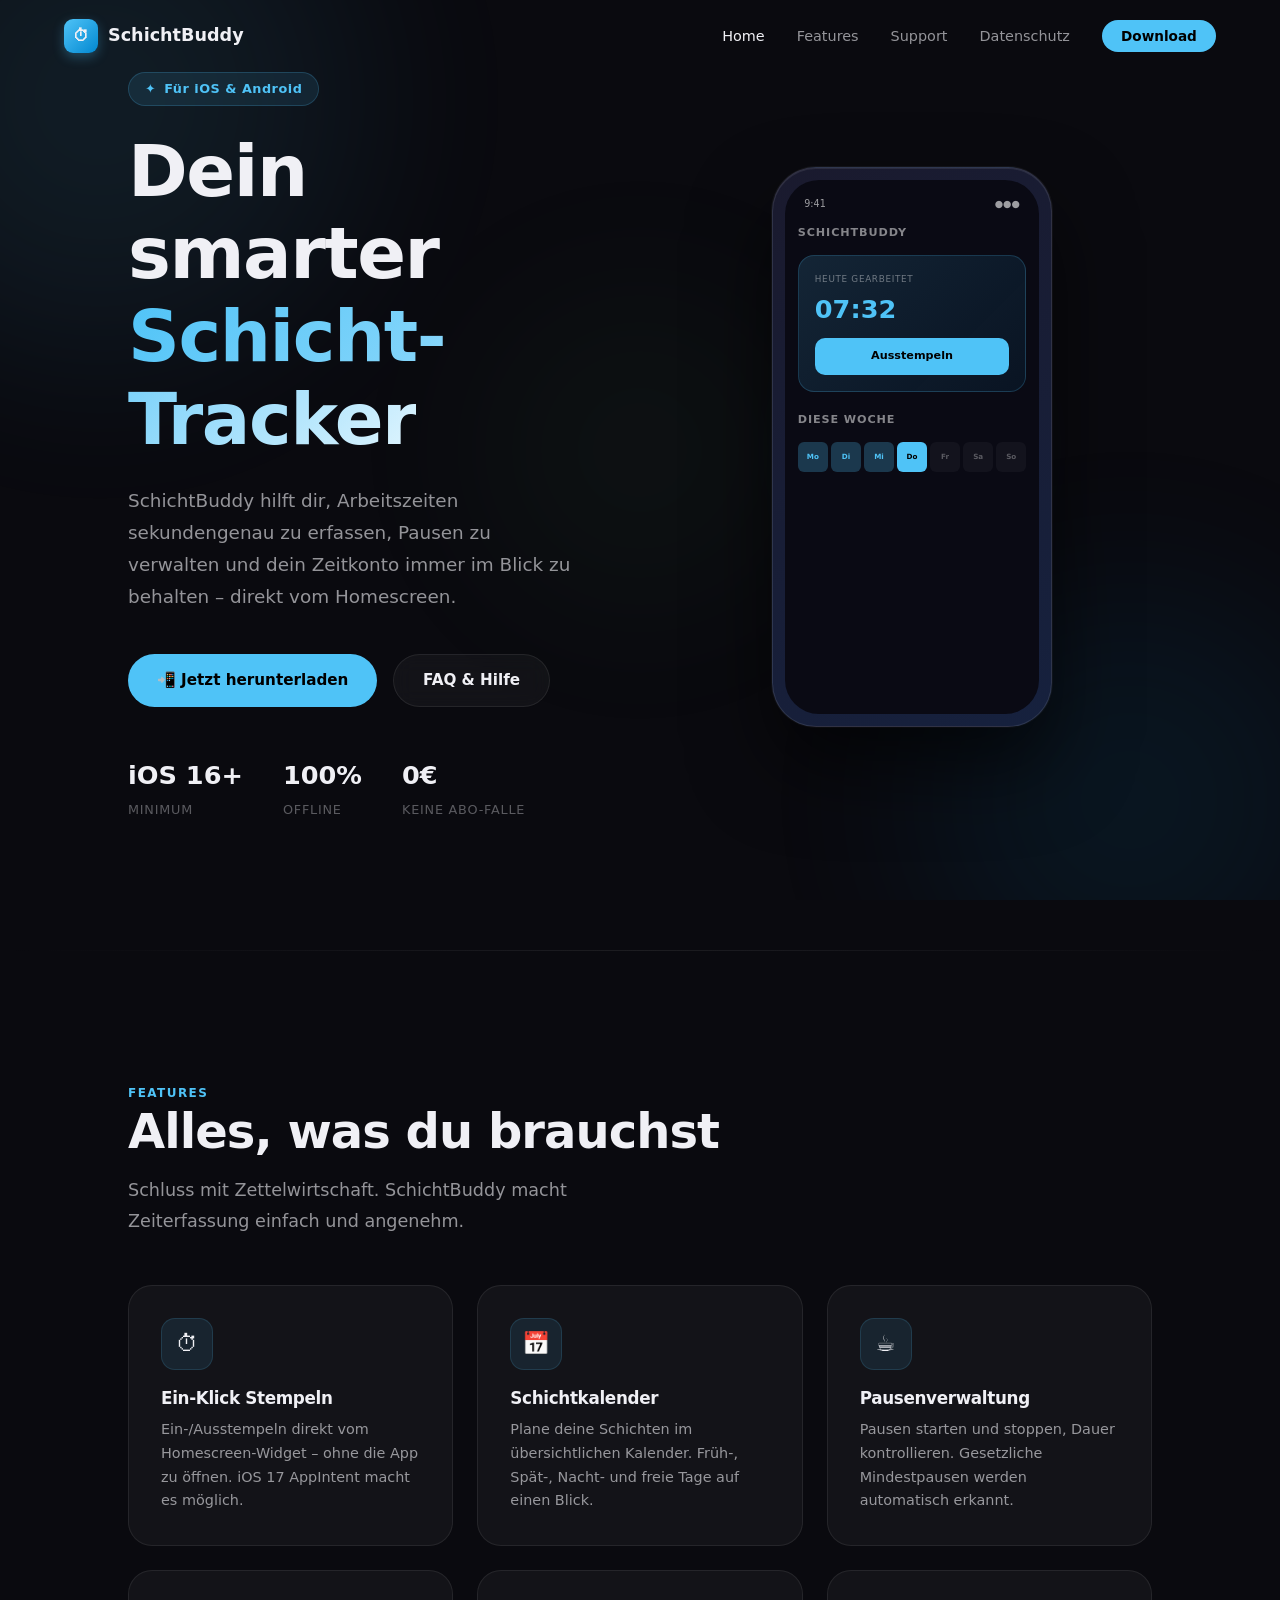
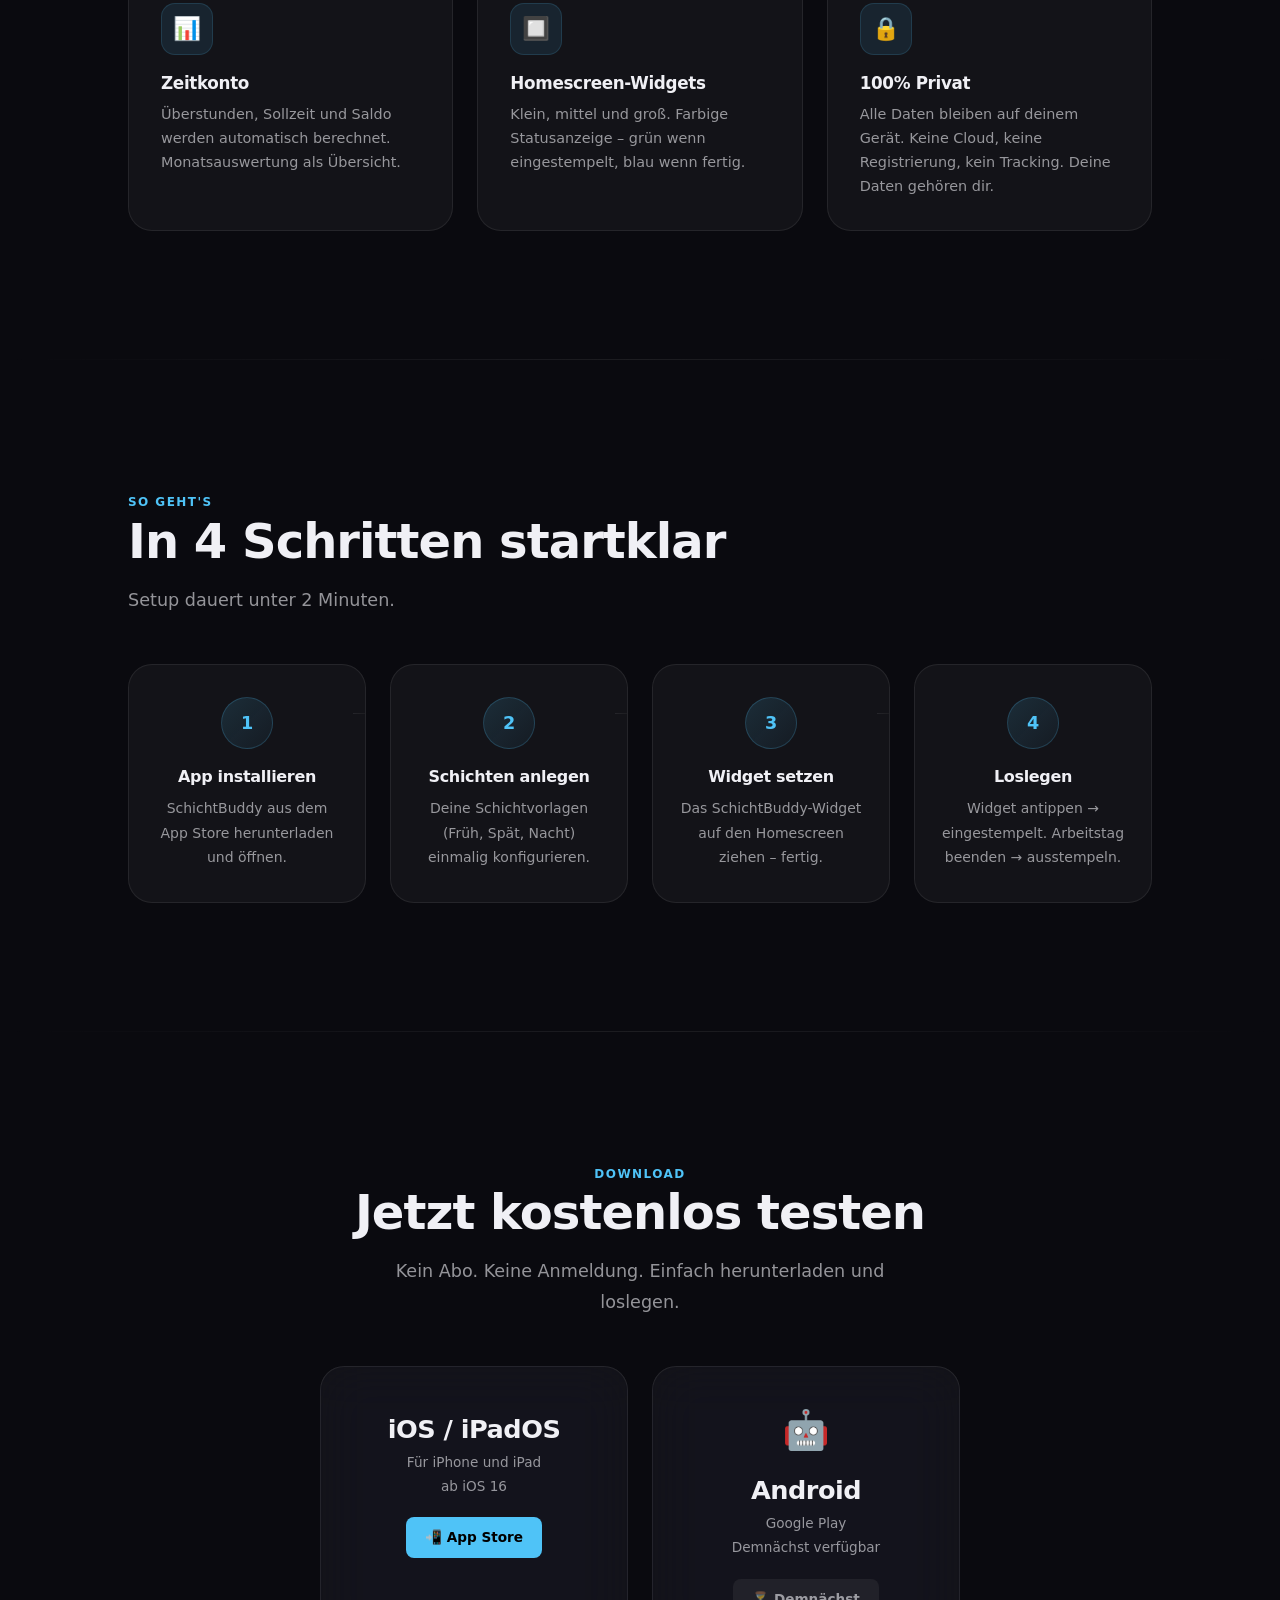
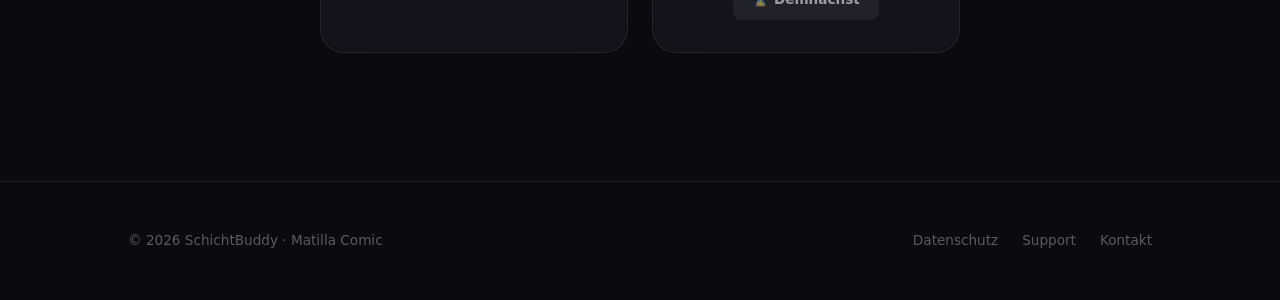
==== index.html @ 25843c66 "feat: initial SchichtBuddy support website Landing page, FAQ/support, DSGVO privacy policy. Apple da" ====
<!DOCTYPE html>
<html lang="de">
<head>
  <meta charset="UTF-8" />
  <meta name="viewport" content="width=device-width, initial-scale=1.0" />
  <title>SchichtBuddy – Smarter Schicht-Tracker</title>
  <meta name="description" content="SchichtBuddy hilft dir, deine Arbeitszeiten einfach zu erfassen, Pausen zu verwalten und dein Zeitkonto im Blick zu behalten." />
  <meta name="theme-color" content="#0a0a0f" />
  <link rel="stylesheet" href="style.css" />
  <style>
    /* ── Hero ────────────────────────────────── */
    .hero {
      min-height: 100vh;
      display: flex;
      align-items: center;
      padding-top: var(--nav-h);
      position: relative;
      overflow: hidden;
    }

    .hero-grid {
      display: grid;
      grid-template-columns: 1fr 1fr;
      gap: 4rem;
      align-items: center;
    }

    .hero-badge {
      display: inline-flex;
      align-items: center;
      gap: 0.5rem;
      background: rgba(79, 195, 247, 0.1);
      border: 1px solid rgba(79, 195, 247, 0.2);
      border-radius: 50px;
      padding: 0.35rem 1rem;
      font-size: 0.8rem;
      font-weight: 600;
      color: var(--accent);
      margin-bottom: 1.5rem;
      letter-spacing: 0.04em;
    }

    .hero-title {
      margin-bottom: 1.5rem;
    }

    .hero-title span {
      background: linear-gradient(135deg, #4fc3f7 0%, #81d4fa 50%, #e1f5fe 100%);
      -webkit-background-clip: text;
      -webkit-text-fill-color: transparent;
      background-clip: text;
    }

    .hero-desc {
      font-size: 1.15rem;
      margin-bottom: 2.5rem;
      max-width: 460px;
    }

    .hero-actions {
      display: flex;
      gap: 1rem;
      flex-wrap: wrap;
    }

    .hero-stats {
      display: flex;
      gap: 2.5rem;
      margin-top: 3rem;
      flex-wrap: wrap;
    }

    .hero-stat-value {
      font-size: 1.6rem;
      font-weight: 700;
      color: var(--text);
      display: block;
    }

    .hero-stat-label {
      font-size: 0.8rem;
      color: var(--text-tertiary);
      text-transform: uppercase;
      letter-spacing: 0.06em;
    }

    /* ── Phone mockup ────────────────────────── */
    .hero-visual {
      display: flex;
      justify-content: center;
      align-items: center;
      position: relative;
    }

    .phone-wrap {
      position: relative;
      width: 280px;
    }

    .phone {
      width: 280px;
      height: 560px;
      background: linear-gradient(145deg, #1a1a2e, #16213e);
      border-radius: 44px;
      border: 1px solid rgba(255,255,255,0.1);
      box-shadow: 0 40px 80px rgba(0,0,0,0.6), 0 0 0 1px rgba(255,255,255,0.05), inset 0 1px 0 rgba(255,255,255,0.08);
      overflow: hidden;
      position: relative;
    }

    .phone-screen {
      position: absolute;
      inset: 12px;
      background: #0a0a14;
      border-radius: 34px;
      overflow: hidden;
      display: flex;
      flex-direction: column;
      padding: 0.8rem;
    }

    .phone-status-bar {
      display: flex;
      justify-content: space-between;
      align-items: center;
      font-size: 0.6rem;
      color: rgba(255,255,255,0.6);
      padding: 0.2rem 0.4rem 0.6rem;
    }

    .phone-notch {
      width: 80px;
      height: 20px;
      background: #0a0a14;
      border-radius: 0 0 12px 12px;
      margin: 0 auto;
    }

    .phone-content {
      flex: 1;
      display: flex;
      flex-direction: column;
      gap: 0.6rem;
    }

    .phone-app-header {
      font-size: 0.7rem;
      font-weight: 600;
      color: rgba(255,255,255,0.5);
      text-transform: uppercase;
      letter-spacing: 0.08em;
      padding: 0.2rem 0;
    }

    .phone-time-card {
      background: linear-gradient(135deg, rgba(79,195,247,0.15), rgba(2,136,209,0.08));
      border: 1px solid rgba(79,195,247,0.2);
      border-radius: 16px;
      padding: 1rem;
    }

    .phone-time-label {
      font-size: 0.55rem;
      color: rgba(255,255,255,0.4);
      text-transform: uppercase;
      letter-spacing: 0.08em;
      margin-bottom: 0.2rem;
    }

    .phone-time-value {
      font-size: 1.6rem;
      font-weight: 700;
      color: var(--accent);
      font-variant-numeric: tabular-nums;
    }

    .phone-btn {
      background: var(--accent);
      color: #000;
      font-weight: 700;
      font-size: 0.7rem;
      text-align: center;
      padding: 0.6rem;
      border-radius: 10px;
      margin-top: 0.5rem;
    }

    .phone-week-grid {
      display: grid;
      grid-template-columns: repeat(7, 1fr);
      gap: 3px;
    }

    .phone-day {
      aspect-ratio: 1;
      border-radius: 6px;
      display: flex;
      align-items: center;
      justify-content: center;
      font-size: 0.45rem;
      font-weight: 600;
    }

    .phone-day.worked { background: rgba(79,195,247,0.25); color: var(--accent); }
    .phone-day.today { background: var(--accent); color: #000; }
    .phone-day.off { background: rgba(255,255,255,0.04); color: rgba(255,255,255,0.3); }

    .phone-glow {
      position: absolute;
      width: 200px;
      height: 200px;
      background: radial-gradient(circle, rgba(79,195,247,0.2), transparent);
      top: 50%;
      left: 50%;
      transform: translate(-50%, -50%);
      pointer-events: none;
      filter: blur(40px);
      z-index: -1;
    }

    /* ── Features ────────────────────────────── */
    .features-grid {
      display: grid;
      grid-template-columns: repeat(3, 1fr);
      gap: 1.5rem;
    }

    .feature-card {
      padding: 2rem;
    }

    .feature-icon {
      width: 52px;
      height: 52px;
      background: rgba(79,195,247,0.1);
      border-radius: 14px;
      display: flex;
      align-items: center;
      justify-content: center;
      font-size: 1.4rem;
      margin-bottom: 1.2rem;
      border: 1px solid rgba(79,195,247,0.15);
    }

    .feature-card h3 {
      margin-bottom: 0.6rem;
      font-size: 1.05rem;
    }

    .feature-card p {
      font-size: 0.9rem;
      line-height: 1.65;
    }

    /* ── How it works ────────────────────────── */
    .steps-grid {
      display: grid;
      grid-template-columns: repeat(4, 1fr);
      gap: 1.5rem;
      counter-reset: steps;
    }

    .step {
      text-align: center;
      padding: 2rem 1.5rem;
      position: relative;
    }

    .step::after {
      content: '';
      position: absolute;
      top: 3rem;
      right: -0.75rem;
      width: 1.5rem;
      height: 1px;
      background: linear-gradient(90deg, var(--border), transparent);
    }

    .step:last-child::after { display: none; }

    .step-number {
      width: 52px;
      height: 52px;
      background: linear-gradient(135deg, rgba(79,195,247,0.15), rgba(79,195,247,0.05));
      border: 1px solid rgba(79,195,247,0.2);
      border-radius: 50%;
      display: flex;
      align-items: center;
      justify-content: center;
      font-size: 1.1rem;
      font-weight: 700;
      color: var(--accent);
      margin: 0 auto 1.2rem;
    }

    .step h3 {
      font-size: 1rem;
      margin-bottom: 0.6rem;
    }

    .step p { font-size: 0.875rem; }

    /* ── Download CTA ────────────────────────── */
    .download-section {
      text-align: center;
    }

    .download-cards {
      display: grid;
      grid-template-columns: 1fr 1fr;
      gap: 1.5rem;
      max-width: 640px;
      margin: 3rem auto 0;
    }

    .download-card {
      padding: 2rem;
      text-align: center;
      cursor: pointer;
    }

    .download-card-icon {
      font-size: 2.4rem;
      margin-bottom: 1rem;
      display: block;
    }

    .download-card h3 { margin-bottom: 0.4rem; }
    .download-card p { font-size: 0.85rem; }

    .store-badge {
      display: inline-flex;
      align-items: center;
      gap: 0.5rem;
      margin-top: 1.2rem;
      padding: 0.6rem 1.2rem;
      background: var(--accent);
      color: #000;
      border-radius: 8px;
      font-weight: 600;
      font-size: 0.85rem;
      text-decoration: none;
      transition: transform var(--transition), box-shadow var(--transition);
    }
    .store-badge:hover {
      color: #000;
      transform: translateY(-2px);
      box-shadow: 0 6px 20px rgba(79,195,247,0.35);
    }
    .store-badge.coming-soon {
      background: rgba(255,255,255,0.06);
      color: var(--text-secondary);
      cursor: default;
    }
    .store-badge.coming-soon:hover { transform: none; box-shadow: none; }

    /* ── Responsive ──────────────────────────── */
    @media (max-width: 900px) {
      .hero-grid { grid-template-columns: 1fr; text-align: center; }
      .hero-visual { display: none; }
      .hero-actions, .hero-stats { justify-content: center; }
      .hero-desc { margin: 0 auto 2.5rem; }
      .features-grid { grid-template-columns: 1fr 1fr; }
      .steps-grid { grid-template-columns: 1fr 1fr; }
      .step::after { display: none; }
      .download-cards { grid-template-columns: 1fr; max-width: 340px; }
    }

    @media (max-width: 560px) {
      .features-grid { grid-template-columns: 1fr; }
      .steps-grid { grid-template-columns: 1fr; }
    }
  </style>
</head>
<body>

<div class="bg-blobs">
  <div class="bg-blob bg-blob-1"></div>
  <div class="bg-blob bg-blob-2"></div>
  <div class="bg-blob bg-blob-3"></div>
</div>

<!-- Navigation -->
<nav class="nav" role="navigation" aria-label="Hauptnavigation">
  <a href="index.html" class="nav-logo">
    <div class="nav-logo-icon">⏱</div>
    SchichtBuddy
  </a>
  <ul class="nav-links">
    <li><a href="index.html" class="active">Home</a></li>
    <li><a href="#features">Features</a></li>
    <li><a href="support.html">Support</a></li>
    <li><a href="privacy.html">Datenschutz</a></li>
    <li><a href="#download" class="nav-cta">Download</a></li>
  </ul>
</nav>

<!-- Hero -->
<section class="hero">
  <div class="container">
    <div class="hero-grid">
      <div>
        <div class="hero-badge fade-in">
          <span>✦</span> Für iOS &amp; Android
        </div>
        <h1 class="hero-title fade-in fade-in-delay-1">
          Dein smarter<br/><span>Schicht-Tracker</span>
        </h1>
        <p class="hero-desc fade-in fade-in-delay-2">
          SchichtBuddy hilft dir, Arbeitszeiten sekundengenau zu erfassen, Pausen zu verwalten und dein Zeitkonto immer im Blick zu behalten – direkt vom Homescreen.
        </p>
        <div class="hero-actions fade-in fade-in-delay-3">
          <a href="#download" class="btn btn-primary">📲 Jetzt herunterladen</a>
          <a href="support.html" class="btn btn-secondary">FAQ &amp; Hilfe</a>
        </div>
        <div class="hero-stats fade-in fade-in-delay-4">
          <div>
            <span class="hero-stat-value">iOS 16+</span>
            <span class="hero-stat-label">Minimum</span>
          </div>
          <div>
            <span class="hero-stat-value">100%</span>
            <span class="hero-stat-label">Offline</span>
          </div>
          <div>
            <span class="hero-stat-value">0€</span>
            <span class="hero-stat-label">Keine Abo-Falle</span>
          </div>
        </div>
      </div>

      <div class="hero-visual">
        <div class="phone-glow"></div>
        <div class="phone-wrap">
          <div class="phone">
            <div class="phone-screen">
              <div class="phone-status-bar">
                <span>9:41</span>
                <span>●●●</span>
              </div>
              <div class="phone-content">
                <div class="phone-app-header">SchichtBuddy</div>
                <div class="phone-time-card">
                  <div class="phone-time-label">Heute gearbeitet</div>
                  <div class="phone-time-value">07:32</div>
                  <div class="phone-btn">Ausstempeln</div>
                </div>
                <div class="phone-app-header" style="margin-top:0.4rem">Diese Woche</div>
                <div class="phone-week-grid">
                  <div class="phone-day worked">Mo</div>
                  <div class="phone-day worked">Di</div>
                  <div class="phone-day worked">Mi</div>
                  <div class="phone-day today">Do</div>
                  <div class="phone-day off">Fr</div>
                  <div class="phone-day off">Sa</div>
                  <div class="phone-day off">So</div>
                </div>
              </div>
            </div>
          </div>
        </div>
      </div>
    </div>
  </div>
</section>

<div class="divider"></div>

<!-- Features -->
<section id="features">
  <div class="container">
    <div class="fade-in">
      <span class="section-label">Features</span>
      <h2 class="section-title">Alles, was du brauchst</h2>
      <p class="section-subtitle">Schluss mit Zettelwirtschaft. SchichtBuddy macht Zeiterfassung einfach und angenehm.</p>
    </div>
    <div class="features-grid">
      <div class="card feature-card fade-in fade-in-delay-1">
        <div class="feature-icon">⏱</div>
        <h3>Ein-Klick Stempeln</h3>
        <p>Ein-/Ausstempeln direkt vom Homescreen-Widget – ohne die App zu öffnen. iOS 17 AppIntent macht es möglich.</p>
      </div>
      <div class="card feature-card fade-in fade-in-delay-2">
        <div class="feature-icon">📅</div>
        <h3>Schichtkalender</h3>
        <p>Plane deine Schichten im übersichtlichen Kalender. Früh-, Spät-, Nacht- und freie Tage auf einen Blick.</p>
      </div>
      <div class="card feature-card fade-in fade-in-delay-3">
        <div class="feature-icon">☕</div>
        <h3>Pausenverwaltung</h3>
        <p>Pausen starten und stoppen, Dauer kontrollieren. Gesetzliche Mindestpausen werden automatisch erkannt.</p>
      </div>
      <div class="card feature-card fade-in fade-in-delay-1">
        <div class="feature-icon">📊</div>
        <h3>Zeitkonto</h3>
        <p>Überstunden, Sollzeit und Saldo werden automatisch berechnet. Monatsauswertung als Übersicht.</p>
      </div>
      <div class="card feature-card fade-in fade-in-delay-2">
        <div class="feature-icon">🔲</div>
        <h3>Homescreen-Widgets</h3>
        <p>Klein, mittel und groß. Farbige Statusanzeige – grün wenn eingestempelt, blau wenn fertig.</p>
      </div>
      <div class="card feature-card fade-in fade-in-delay-3">
        <div class="feature-icon">🔒</div>
        <h3>100% Privat</h3>
        <p>Alle Daten bleiben auf deinem Gerät. Keine Cloud, keine Registrierung, kein Tracking. Deine Daten gehören dir.</p>
      </div>
    </div>
  </div>
</section>

<div class="divider"></div>

<!-- How it works -->
<section id="how">
  <div class="container">
    <div class="fade-in">
      <span class="section-label">So geht's</span>
      <h2 class="section-title">In 4 Schritten startklar</h2>
      <p class="section-subtitle">Setup dauert unter 2 Minuten.</p>
    </div>
    <div class="steps-grid">
      <div class="card step fade-in fade-in-delay-1">
        <div class="step-number">1</div>
        <h3>App installieren</h3>
        <p>SchichtBuddy aus dem App Store herunterladen und öffnen.</p>
      </div>
      <div class="card step fade-in fade-in-delay-2">
        <div class="step-number">2</div>
        <h3>Schichten anlegen</h3>
        <p>Deine Schichtvorlagen (Früh, Spät, Nacht) einmalig konfigurieren.</p>
      </div>
      <div class="card step fade-in fade-in-delay-3">
        <div class="step-number">3</div>
        <h3>Widget setzen</h3>
        <p>Das SchichtBuddy-Widget auf den Homescreen ziehen – fertig.</p>
      </div>
      <div class="card step fade-in fade-in-delay-4">
        <div class="step-number">4</div>
        <h3>Loslegen</h3>
        <p>Widget antippen → eingestempelt. Arbeitstag beenden → ausstempeln.</p>
      </div>
    </div>
  </div>
</section>

<div class="divider"></div>

<!-- Download -->
<section id="download" class="download-section">
  <div class="container">
    <div class="fade-in">
      <span class="section-label">Download</span>
      <h2 class="section-title">Jetzt kostenlos testen</h2>
      <p class="section-subtitle" style="margin: 0 auto 0;">Kein Abo. Keine Anmeldung. Einfach herunterladen und loslegen.</p>
    </div>
    <div class="download-cards">
      <div class="glass card download-card fade-in fade-in-delay-1">
        <span class="download-card-icon"></span>
        <h3>iOS / iPadOS</h3>
        <p>Für iPhone und iPad<br/>ab iOS 16</p>
        <a href="https://apps.apple.com/app/schichtbuddy/id000000000" class="store-badge" aria-label="Im App Store herunterladen">
          📲 App Store
        </a>
      </div>
      <div class="glass card download-card fade-in fade-in-delay-2">
        <span class="download-card-icon">🤖</span>
        <h3>Android</h3>
        <p>Google Play<br/>Demnächst verfügbar</p>
        <span class="store-badge coming-soon" aria-label="Demnächst im Play Store">
          ⏳ Demnächst
        </span>
      </div>
    </div>
  </div>
</section>

<!-- Footer -->
<footer>
  <div class="container">
    <div class="footer-inner">
      <span>© 2026 SchichtBuddy · Matilla Comic</span>
      <nav class="footer-links" aria-label="Footer Links">
        <a href="privacy.html">Datenschutz</a>
        <a href="support.html">Support</a>
        <a href="mailto:support@schichtbuddy.app">Kontakt</a>
      </nav>
    </div>
  </div>
</footer>

<script src="script.js"></script>
</body>
</html>
---- style.css ----
/* =============================================
   SchichtBuddy – Shared Styles
   Apple-inspired dark design with glassmorphism
   ============================================= */

:root {
  --accent: #4fc3f7;
  --accent-2: #29b6f6;
  --accent-green: #66bb6a;
  --accent-orange: #ffa726;
  --bg: #0a0a0f;
  --bg-2: #0f0f1a;
  --bg-card: rgba(255, 255, 255, 0.04);
  --bg-card-hover: rgba(255, 255, 255, 0.07);
  --border: rgba(255, 255, 255, 0.08);
  --border-hover: rgba(79, 195, 247, 0.3);
  --text: #f0f0f5;
  --text-secondary: rgba(240, 240, 245, 0.6);
  --text-tertiary: rgba(240, 240, 245, 0.35);
  --radius: 16px;
  --radius-lg: 24px;
  --shadow: 0 8px 32px rgba(0, 0, 0, 0.4);
  --shadow-accent: 0 0 40px rgba(79, 195, 247, 0.12);
  --transition: 0.25s cubic-bezier(0.4, 0, 0.2, 1);
  --font: -apple-system, BlinkMacSystemFont, 'SF Pro Display', 'Segoe UI', system-ui, sans-serif;
  --nav-h: 72px;
}

*, *::before, *::after {
  box-sizing: border-box;
  margin: 0;
  padding: 0;
}

html {
  scroll-behavior: smooth;
  font-size: 16px;
}

body {
  font-family: var(--font);
  background: var(--bg);
  color: var(--text);
  line-height: 1.6;
  overflow-x: hidden;
  -webkit-font-smoothing: antialiased;
}

/* ── Typography ─────────────────────────────── */
h1, h2, h3, h4 {
  line-height: 1.15;
  letter-spacing: -0.02em;
}

h1 { font-size: clamp(2.4rem, 6vw, 4.5rem); font-weight: 700; }
h2 { font-size: clamp(1.8rem, 4vw, 3rem); font-weight: 600; }
h3 { font-size: clamp(1.2rem, 2.5vw, 1.6rem); font-weight: 600; }
h4 { font-size: 1rem; font-weight: 600; }

p { color: var(--text-secondary); line-height: 1.75; }

a {
  color: var(--accent);
  text-decoration: none;
  transition: color var(--transition), opacity var(--transition);
}
a:hover { color: #fff; }

/* ── Navigation ─────────────────────────────── */
.nav {
  position: fixed;
  top: 0; left: 0; right: 0;
  height: var(--nav-h);
  z-index: 1000;
  display: flex;
  align-items: center;
  justify-content: space-between;
  padding: 0 clamp(1.5rem, 5vw, 4rem);
  border-bottom: 1px solid transparent;
  transition: background var(--transition), border-color var(--transition), backdrop-filter var(--transition);
}

.nav.scrolled {
  background: rgba(10, 10, 15, 0.85);
  backdrop-filter: saturate(180%) blur(20px);
  -webkit-backdrop-filter: saturate(180%) blur(20px);
  border-bottom-color: var(--border);
}

.nav-logo {
  display: flex;
  align-items: center;
  gap: 10px;
  font-weight: 700;
  font-size: 1.1rem;
  color: var(--text);
  text-decoration: none;
}

.nav-logo-icon {
  width: 34px;
  height: 34px;
  background: linear-gradient(135deg, #4fc3f7, #0288d1);
  border-radius: 9px;
  display: flex;
  align-items: center;
  justify-content: center;
  font-size: 1rem;
  box-shadow: 0 4px 12px rgba(79, 195, 247, 0.3);
}

.nav-links {
  display: flex;
  align-items: center;
  gap: 2rem;
  list-style: none;
}

.nav-links a {
  color: var(--text-secondary);
  font-size: 0.9rem;
  font-weight: 500;
  transition: color var(--transition);
}
.nav-links a:hover, .nav-links a.active { color: var(--text); }

.nav-cta {
  background: var(--accent);
  color: #000 !important;
  padding: 0.5rem 1.2rem;
  border-radius: 50px;
  font-weight: 600 !important;
  font-size: 0.85rem !important;
  transition: transform var(--transition), box-shadow var(--transition) !important;
}
.nav-cta:hover {
  transform: translateY(-1px);
  box-shadow: 0 4px 16px rgba(79, 195, 247, 0.4);
  color: #000 !important;
}

/* ── Layout ─────────────────────────────────── */
.container {
  max-width: 1120px;
  margin: 0 auto;
  padding: 0 clamp(1.5rem, 5vw, 3rem);
}

section {
  padding: clamp(5rem, 10vw, 8rem) 0;
}

.section-label {
  font-size: 0.75rem;
  font-weight: 600;
  letter-spacing: 0.12em;
  text-transform: uppercase;
  color: var(--accent);
  margin-bottom: 1rem;
}

.section-title {
  margin-bottom: 1rem;
}

.section-subtitle {
  font-size: 1.1rem;
  color: var(--text-secondary);
  max-width: 560px;
  margin-bottom: 3rem;
}

/* ── Buttons ─────────────────────────────────── */
.btn {
  display: inline-flex;
  align-items: center;
  gap: 0.5rem;
  padding: 0.85rem 1.8rem;
  border-radius: 50px;
  font-weight: 600;
  font-size: 0.95rem;
  cursor: pointer;
  border: none;
  transition: transform var(--transition), box-shadow var(--transition), background var(--transition);
  text-decoration: none;
}

.btn-primary {
  background: var(--accent);
  color: #000;
}
.btn-primary:hover {
  background: #81d4fa;
  color: #000;
  transform: translateY(-2px);
  box-shadow: 0 8px 24px rgba(79, 195, 247, 0.35);
}

.btn-secondary {
  background: var(--bg-card);
  color: var(--text);
  border: 1px solid var(--border);
  backdrop-filter: blur(10px);
}
.btn-secondary:hover {
  background: var(--bg-card-hover);
  color: var(--text);
  border-color: var(--border-hover);
  transform: translateY(-2px);
}

.btn-outline {
  background: transparent;
  color: var(--accent);
  border: 1px solid rgba(79, 195, 247, 0.4);
}
.btn-outline:hover {
  background: rgba(79, 195, 247, 0.08);
  color: var(--accent);
  transform: translateY(-2px);
}

/* ── Cards ───────────────────────────────────── */
.card {
  background: var(--bg-card);
  border: 1px solid var(--border);
  border-radius: var(--radius-lg);
  padding: 2rem;
  transition: background var(--transition), border-color var(--transition), transform var(--transition);
  position: relative;
  overflow: hidden;
}

.card::before {
  content: '';
  position: absolute;
  top: 0; left: 0; right: 0;
  height: 1px;
  background: linear-gradient(90deg, transparent, rgba(79, 195, 247, 0.3), transparent);
  opacity: 0;
  transition: opacity var(--transition);
}

.card:hover {
  background: var(--bg-card-hover);
  border-color: var(--border-hover);
  transform: translateY(-4px);
}
.card:hover::before { opacity: 1; }

/* ── Glass ───────────────────────────────────── */
.glass {
  background: rgba(255, 255, 255, 0.04);
  backdrop-filter: saturate(180%) blur(24px);
  -webkit-backdrop-filter: saturate(180%) blur(24px);
  border: 1px solid rgba(255, 255, 255, 0.08);
  border-radius: var(--radius-lg);
}

/* ── Gradient background blobs ───────────────── */
.bg-blobs {
  position: fixed;
  top: 0; left: 0;
  width: 100%; height: 100%;
  pointer-events: none;
  z-index: -1;
  overflow: hidden;
}

.bg-blob {
  position: absolute;
  border-radius: 50%;
  filter: blur(80px);
  opacity: 0.12;
  animation: blob-float 20s ease-in-out infinite;
}

.bg-blob-1 {
  width: 600px; height: 600px;
  background: radial-gradient(circle, #4fc3f7, transparent);
  top: -200px; left: -200px;
  animation-delay: 0s;
}
.bg-blob-2 {
  width: 500px; height: 500px;
  background: radial-gradient(circle, #0288d1, transparent);
  bottom: -150px; right: -100px;
  animation-delay: -7s;
}
.bg-blob-3 {
  width: 400px; height: 400px;
  background: radial-gradient(circle, #66bb6a, transparent);
  top: 50%; left: 50%;
  transform: translate(-50%, -50%);
  animation-delay: -14s;
  opacity: 0.06;
}

@keyframes blob-float {
  0%, 100% { transform: translate(0, 0) scale(1); }
  33% { transform: translate(40px, -30px) scale(1.05); }
  66% { transform: translate(-30px, 20px) scale(0.95); }
}

/* ── Page Header ─────────────────────────────── */
.page-header {
  padding: calc(var(--nav-h) + 4rem) 0 3rem;
  text-align: center;
}

.page-header .section-label { margin: 0 auto 1rem; display: block; }
.page-header h1 { margin-bottom: 1rem; }
.page-header p { margin: 0 auto; max-width: 600px; font-size: 1.1rem; }

/* ── Divider ─────────────────────────────────── */
.divider {
  width: 100%;
  height: 1px;
  background: linear-gradient(90deg, transparent, var(--border), transparent);
  margin: 0;
}

/* ── Fade-in animations ──────────────────────── */
.fade-in {
  opacity: 0;
  transform: translateY(24px);
  transition: opacity 0.6s ease, transform 0.6s ease;
}
.fade-in.visible {
  opacity: 1;
  transform: translateY(0);
}
.fade-in-delay-1 { transition-delay: 0.1s; }
.fade-in-delay-2 { transition-delay: 0.2s; }
.fade-in-delay-3 { transition-delay: 0.3s; }
.fade-in-delay-4 { transition-delay: 0.4s; }

/* ── Footer ──────────────────────────────────── */
footer {
  padding: 3rem 0;
  border-top: 1px solid var(--border);
  color: var(--text-tertiary);
  font-size: 0.85rem;
}

.footer-inner {
  display: flex;
  align-items: center;
  justify-content: space-between;
  flex-wrap: wrap;
  gap: 1rem;
}

.footer-links {
  display: flex;
  gap: 1.5rem;
  flex-wrap: wrap;
}

.footer-links a {
  color: var(--text-tertiary);
  font-size: 0.85rem;
}
.footer-links a:hover { color: var(--text-secondary); }

/* ── Responsive ──────────────────────────────── */
@media (max-width: 768px) {
  .nav-links { display: none; }

  .footer-inner {
    flex-direction: column;
    text-align: center;
  }
}

/* ── Scrollbar ───────────────────────────────── */
::-webkit-scrollbar { width: 6px; }
::-webkit-scrollbar-track { background: var(--bg); }
::-webkit-scrollbar-thumb { background: rgba(255,255,255,0.15); border-radius: 3px; }
::-webkit-scrollbar-thumb:hover { background: rgba(255,255,255,0.25); }
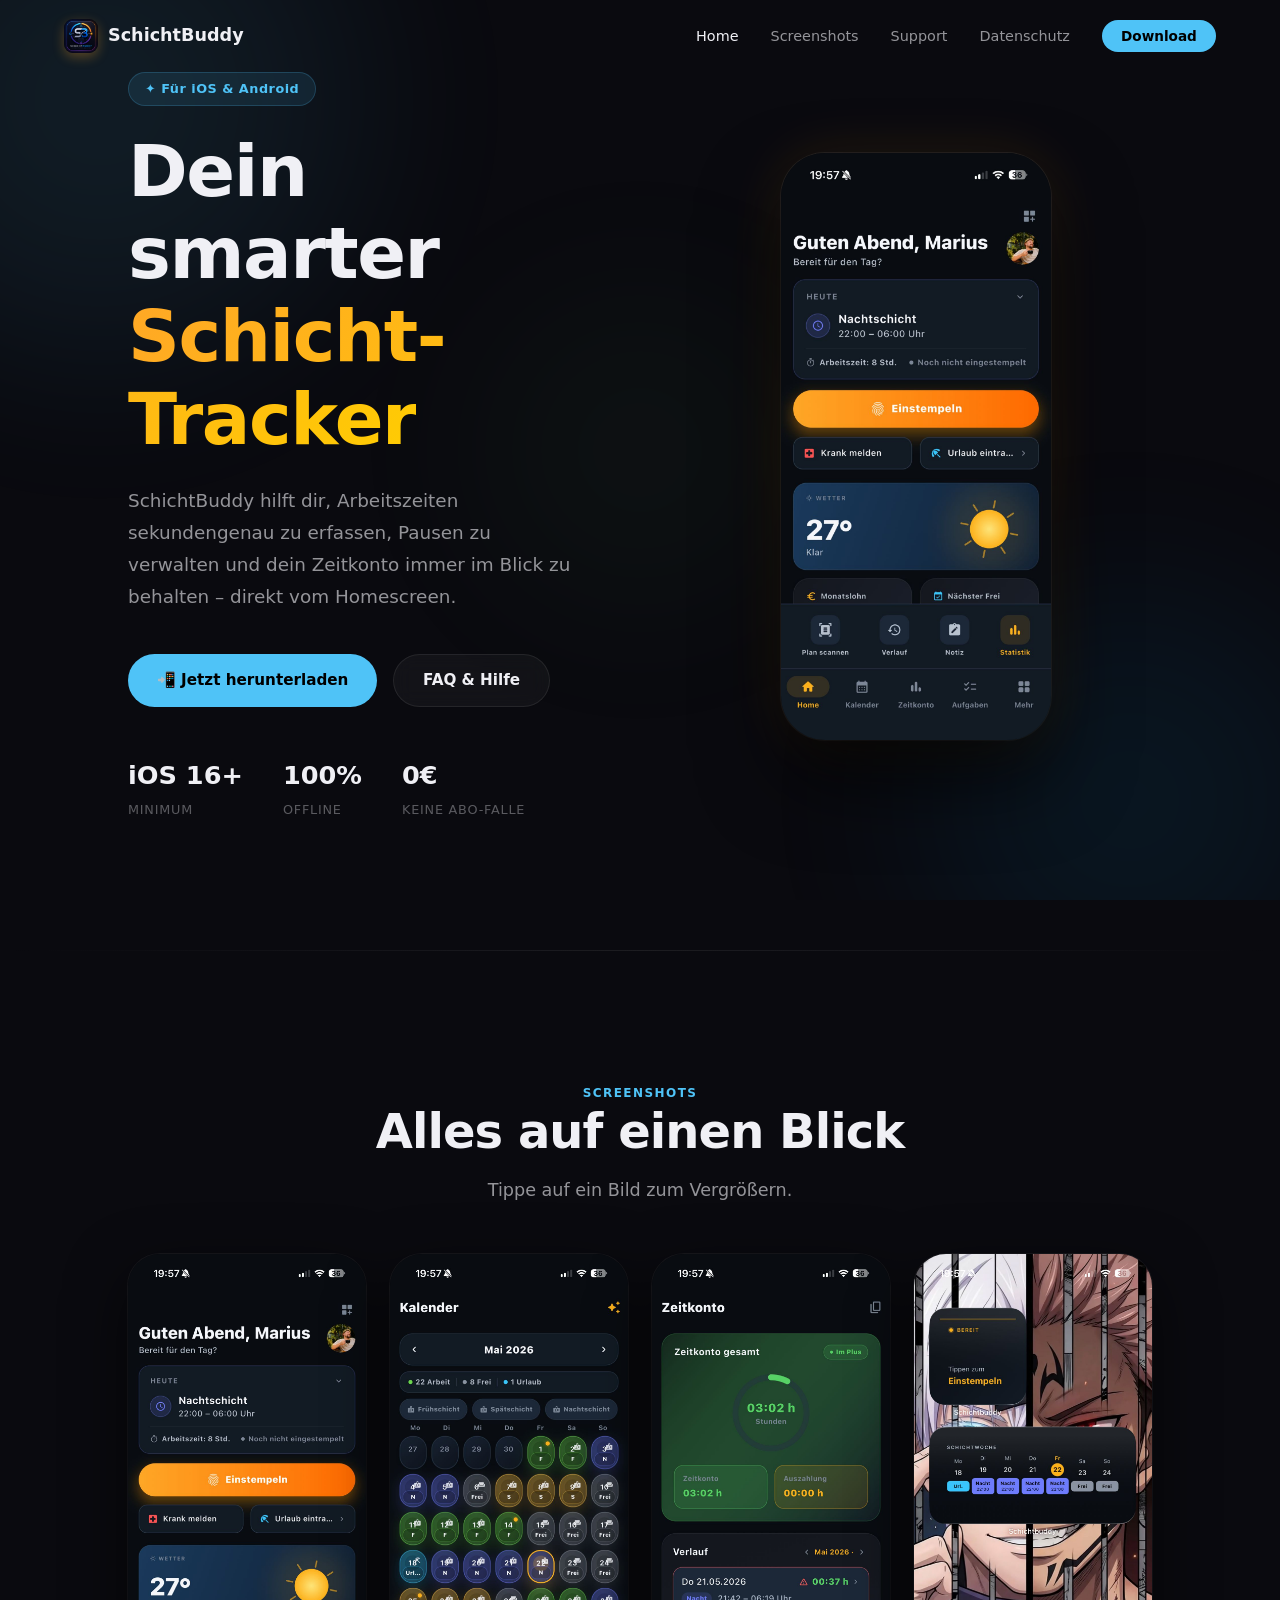
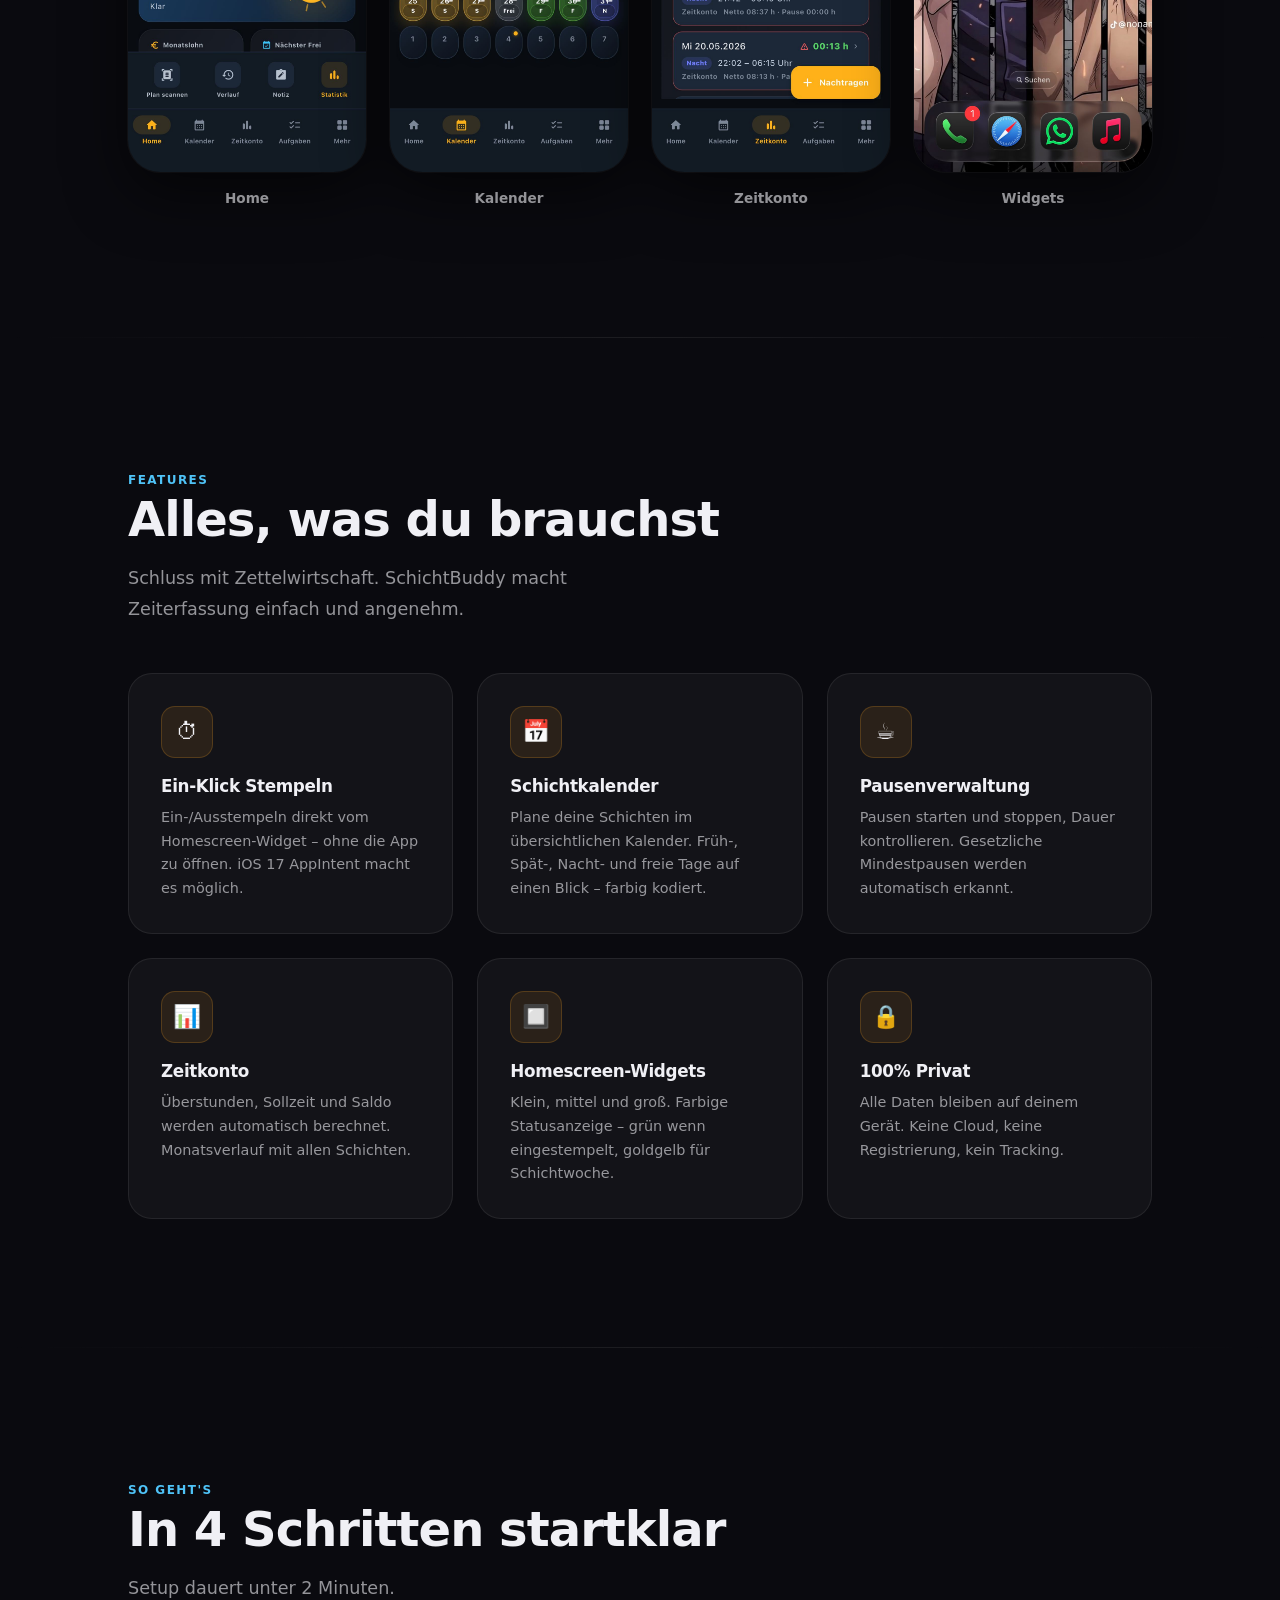
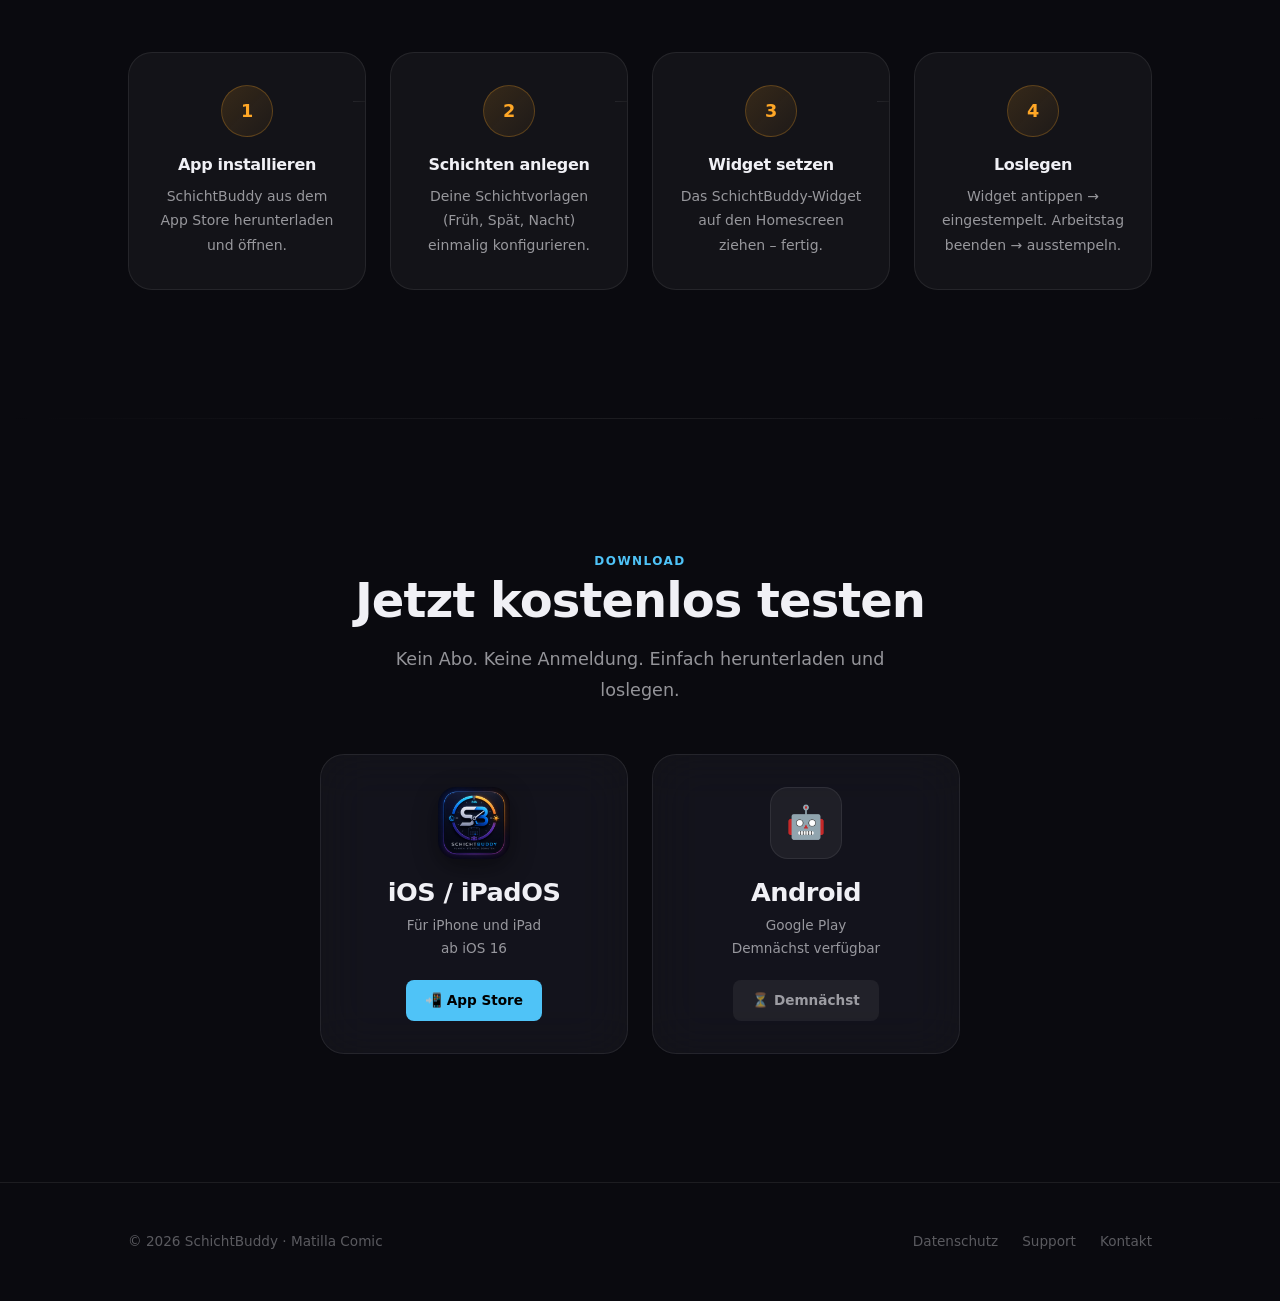
==== commit 2a203246: "feat: real screenshots + app icon, lightbox gallery - Replace fake phone mockup with actual screen-h" ====
--- a/index.html
+++ b/index.html
@@ -6,6 +6,7 @@
   <title>SchichtBuddy – Smarter Schicht-Tracker</title>
   <meta name="description" content="SchichtBuddy hilft dir, deine Arbeitszeiten einfach zu erfassen, Pausen zu verwalten und dein Zeitkonto im Blick zu behalten." />
   <meta name="theme-color" content="#0a0a0f" />
+  <link rel="icon" href="assets/app-icon.png" type="image/png" />
   <link rel="stylesheet" href="style.css" />
   <style>
     /* ── Hero ────────────────────────────────── */
@@ -21,7 +22,7 @@
     .hero-grid {
       display: grid;
       grid-template-columns: 1fr 1fr;
-      gap: 4rem;
+      gap: 5rem;
       align-items: center;
     }
 
@@ -45,7 +46,7 @@
     }
 
     .hero-title span {
-      background: linear-gradient(135deg, #4fc3f7 0%, #81d4fa 50%, #e1f5fe 100%);
+      background: linear-gradient(135deg, #ffa726 0%, #ffcc02 100%);
       -webkit-background-clip: text;
       -webkit-text-fill-color: transparent;
       background-clip: text;
@@ -84,7 +85,7 @@
       letter-spacing: 0.06em;
     }
 
-    /* ── Phone mockup ────────────────────────── */
+    /* ── Hero phone ──────────────────────────── */
     .hero-visual {
       display: flex;
       justify-content: center;
@@ -92,130 +93,68 @@
       position: relative;
     }
 
-    .phone-wrap {
+    .phone-frame {
       position: relative;
-      width: 280px;
-    }
-
-    .phone {
-      width: 280px;
-      height: 560px;
-      background: linear-gradient(145deg, #1a1a2e, #16213e);
+      width: 270px;
+    }
+
+    .phone-frame img {
+      width: 270px;
       border-radius: 44px;
-      border: 1px solid rgba(255,255,255,0.1);
-      box-shadow: 0 40px 80px rgba(0,0,0,0.6), 0 0 0 1px rgba(255,255,255,0.05), inset 0 1px 0 rgba(255,255,255,0.08);
-      overflow: hidden;
-      position: relative;
-    }
-
-    .phone-screen {
+      box-shadow: 0 40px 80px rgba(0,0,0,0.7),
+                  0 0 0 1px rgba(255,255,255,0.07),
+                  0 0 60px rgba(255,167,38,0.12);
+      display: block;
+    }
+
+    .hero-phone-glow {
       position: absolute;
-      inset: 12px;
-      background: #0a0a14;
-      border-radius: 34px;
-      overflow: hidden;
-      display: flex;
-      flex-direction: column;
-      padding: 0.8rem;
-    }
-
-    .phone-status-bar {
-      display: flex;
-      justify-content: space-between;
-      align-items: center;
-      font-size: 0.6rem;
-      color: rgba(255,255,255,0.6);
-      padding: 0.2rem 0.4rem 0.6rem;
-    }
-
-    .phone-notch {
-      width: 80px;
-      height: 20px;
-      background: #0a0a14;
-      border-radius: 0 0 12px 12px;
-      margin: 0 auto;
-    }
-
-    .phone-content {
-      flex: 1;
-      display: flex;
-      flex-direction: column;
-      gap: 0.6rem;
-    }
-
-    .phone-app-header {
-      font-size: 0.7rem;
-      font-weight: 600;
-      color: rgba(255,255,255,0.5);
-      text-transform: uppercase;
-      letter-spacing: 0.08em;
-      padding: 0.2rem 0;
-    }
-
-    .phone-time-card {
-      background: linear-gradient(135deg, rgba(79,195,247,0.15), rgba(2,136,209,0.08));
-      border: 1px solid rgba(79,195,247,0.2);
-      border-radius: 16px;
-      padding: 1rem;
-    }
-
-    .phone-time-label {
-      font-size: 0.55rem;
-      color: rgba(255,255,255,0.4);
-      text-transform: uppercase;
-      letter-spacing: 0.08em;
-      margin-bottom: 0.2rem;
-    }
-
-    .phone-time-value {
-      font-size: 1.6rem;
-      font-weight: 700;
-      color: var(--accent);
-      font-variant-numeric: tabular-nums;
-    }
-
-    .phone-btn {
-      background: var(--accent);
-      color: #000;
-      font-weight: 700;
-      font-size: 0.7rem;
-      text-align: center;
-      padding: 0.6rem;
-      border-radius: 10px;
-      margin-top: 0.5rem;
-    }
-
-    .phone-week-grid {
-      display: grid;
-      grid-template-columns: repeat(7, 1fr);
-      gap: 3px;
-    }
-
-    .phone-day {
-      aspect-ratio: 1;
-      border-radius: 6px;
-      display: flex;
-      align-items: center;
-      justify-content: center;
-      font-size: 0.45rem;
-      font-weight: 600;
-    }
-
-    .phone-day.worked { background: rgba(79,195,247,0.25); color: var(--accent); }
-    .phone-day.today { background: var(--accent); color: #000; }
-    .phone-day.off { background: rgba(255,255,255,0.04); color: rgba(255,255,255,0.3); }
-
-    .phone-glow {
-      position: absolute;
-      width: 200px;
-      height: 200px;
-      background: radial-gradient(circle, rgba(79,195,247,0.2), transparent);
+      width: 300px;
+      height: 300px;
+      background: radial-gradient(circle, rgba(255,167,38,0.18), transparent 70%);
       top: 50%;
       left: 50%;
       transform: translate(-50%, -50%);
       pointer-events: none;
-      filter: blur(40px);
+      filter: blur(30px);
       z-index: -1;
+    }
+
+    /* ── Screenshots section ─────────────────── */
+    .screenshots {
+      text-align: center;
+    }
+
+    .screenshots-scroll {
+      display: grid;
+      grid-template-columns: repeat(4, 1fr);
+      gap: 1.5rem;
+      margin-top: 3rem;
+    }
+
+    .screenshot-item {
+      position: relative;
+      cursor: pointer;
+    }
+
+    .screenshot-item img {
+      width: 100%;
+      border-radius: 32px;
+      box-shadow: 0 20px 60px rgba(0,0,0,0.6), 0 0 0 1px rgba(255,255,255,0.06);
+      display: block;
+      transition: transform var(--transition), box-shadow var(--transition);
+    }
+
+    .screenshot-item:hover img {
+      transform: translateY(-8px) scale(1.02);
+      box-shadow: 0 32px 80px rgba(0,0,0,0.7), 0 0 40px rgba(79,195,247,0.1);
+    }
+
+    .screenshot-label {
+      margin-top: 1rem;
+      font-size: 0.85rem;
+      font-weight: 600;
+      color: var(--text-secondary);
     }
 
     /* ── Features ────────────────────────────── */
@@ -232,14 +171,14 @@
     .feature-icon {
       width: 52px;
       height: 52px;
-      background: rgba(79,195,247,0.1);
+      background: rgba(255,167,38,0.1);
       border-radius: 14px;
       display: flex;
       align-items: center;
       justify-content: center;
       font-size: 1.4rem;
       margin-bottom: 1.2rem;
-      border: 1px solid rgba(79,195,247,0.15);
+      border: 1px solid rgba(255,167,38,0.2);
     }
 
     .feature-card h3 {
@@ -257,7 +196,6 @@
       display: grid;
       grid-template-columns: repeat(4, 1fr);
       gap: 1.5rem;
-      counter-reset: steps;
     }
 
     .step {
@@ -275,35 +213,28 @@
       height: 1px;
       background: linear-gradient(90deg, var(--border), transparent);
     }
-
     .step:last-child::after { display: none; }
 
     .step-number {
       width: 52px;
       height: 52px;
-      background: linear-gradient(135deg, rgba(79,195,247,0.15), rgba(79,195,247,0.05));
-      border: 1px solid rgba(79,195,247,0.2);
+      background: linear-gradient(135deg, rgba(255,167,38,0.15), rgba(255,167,38,0.05));
+      border: 1px solid rgba(255,167,38,0.25);
       border-radius: 50%;
       display: flex;
       align-items: center;
       justify-content: center;
       font-size: 1.1rem;
       font-weight: 700;
-      color: var(--accent);
+      color: #ffa726;
       margin: 0 auto 1.2rem;
     }
 
-    .step h3 {
-      font-size: 1rem;
-      margin-bottom: 0.6rem;
-    }
-
+    .step h3 { font-size: 1rem; margin-bottom: 0.6rem; }
     .step p { font-size: 0.875rem; }
 
     /* ── Download CTA ────────────────────────── */
-    .download-section {
-      text-align: center;
-    }
+    .download-section { text-align: center; }
 
     .download-cards {
       display: grid;
@@ -316,13 +247,15 @@
     .download-card {
       padding: 2rem;
       text-align: center;
-      cursor: pointer;
     }
 
     .download-card-icon {
-      font-size: 2.4rem;
-      margin-bottom: 1rem;
+      width: 72px;
+      height: 72px;
+      border-radius: 18px;
+      margin: 0 auto 1.2rem;
       display: block;
+      box-shadow: 0 8px 24px rgba(0,0,0,0.4);
     }
 
     .download-card h3 { margin-bottom: 0.4rem; }
@@ -354,21 +287,54 @@
     }
     .store-badge.coming-soon:hover { transform: none; box-shadow: none; }
 
+    /* ── Lightbox ────────────────────────────── */
+    .lightbox {
+      display: none;
+      position: fixed;
+      inset: 0;
+      background: rgba(0,0,0,0.92);
+      z-index: 9999;
+      align-items: center;
+      justify-content: center;
+      backdrop-filter: blur(10px);
+    }
+    .lightbox.open { display: flex; }
+    .lightbox img {
+      max-height: 90vh;
+      max-width: 90vw;
+      border-radius: 28px;
+      box-shadow: 0 40px 100px rgba(0,0,0,0.8);
+    }
+    .lightbox-close {
+      position: absolute;
+      top: 1.5rem;
+      right: 1.5rem;
+      color: rgba(255,255,255,0.6);
+      font-size: 2rem;
+      cursor: pointer;
+      line-height: 1;
+      transition: color var(--transition);
+    }
+    .lightbox-close:hover { color: #fff; }
+
     /* ── Responsive ──────────────────────────── */
-    @media (max-width: 900px) {
+    @media (max-width: 960px) {
       .hero-grid { grid-template-columns: 1fr; text-align: center; }
-      .hero-visual { display: none; }
+      .hero-visual { margin: 0 auto; }
       .hero-actions, .hero-stats { justify-content: center; }
       .hero-desc { margin: 0 auto 2.5rem; }
+      .phone-frame, .phone-frame img { width: 220px; }
       .features-grid { grid-template-columns: 1fr 1fr; }
       .steps-grid { grid-template-columns: 1fr 1fr; }
       .step::after { display: none; }
+      .screenshots-scroll { grid-template-columns: 1fr 1fr; }
       .download-cards { grid-template-columns: 1fr; max-width: 340px; }
     }
 
     @media (max-width: 560px) {
       .features-grid { grid-template-columns: 1fr; }
       .steps-grid { grid-template-columns: 1fr; }
+      .screenshots-scroll { grid-template-columns: 1fr 1fr; gap: 0.75rem; }
     }
   </style>
 </head>
@@ -380,15 +346,21 @@
   <div class="bg-blob bg-blob-3"></div>
 </div>
 
+<!-- Lightbox -->
+<div class="lightbox" id="lightbox" onclick="closeLightbox()">
+  <span class="lightbox-close">×</span>
+  <img id="lightbox-img" src="" alt="" />
+</div>
+
 <!-- Navigation -->
 <nav class="nav" role="navigation" aria-label="Hauptnavigation">
   <a href="index.html" class="nav-logo">
-    <div class="nav-logo-icon">⏱</div>
+    <img src="assets/app-icon.png" alt="SchichtBuddy Icon" style="width:34px;height:34px;border-radius:9px;box-shadow:0 4px 12px rgba(255,167,38,0.3);" />
     SchichtBuddy
   </a>
   <ul class="nav-links">
     <li><a href="index.html" class="active">Home</a></li>
-    <li><a href="#features">Features</a></li>
+    <li><a href="#screenshots">Screenshots</a></li>
     <li><a href="support.html">Support</a></li>
     <li><a href="privacy.html">Datenschutz</a></li>
     <li><a href="#download" class="nav-cta">Download</a></li>
@@ -401,7 +373,7 @@
     <div class="hero-grid">
       <div>
         <div class="hero-badge fade-in">
-          <span>✦</span> Für iOS &amp; Android
+          ✦ Für iOS &amp; Android
         </div>
         <h1 class="hero-title fade-in fade-in-delay-1">
           Dein smarter<br/><span>Schicht-Tracker</span>
@@ -429,36 +401,42 @@
         </div>
       </div>
 
-      <div class="hero-visual">
-        <div class="phone-glow"></div>
-        <div class="phone-wrap">
-          <div class="phone">
-            <div class="phone-screen">
-              <div class="phone-status-bar">
-                <span>9:41</span>
-                <span>●●●</span>
-              </div>
-              <div class="phone-content">
-                <div class="phone-app-header">SchichtBuddy</div>
-                <div class="phone-time-card">
-                  <div class="phone-time-label">Heute gearbeitet</div>
-                  <div class="phone-time-value">07:32</div>
-                  <div class="phone-btn">Ausstempeln</div>
-                </div>
-                <div class="phone-app-header" style="margin-top:0.4rem">Diese Woche</div>
-                <div class="phone-week-grid">
-                  <div class="phone-day worked">Mo</div>
-                  <div class="phone-day worked">Di</div>
-                  <div class="phone-day worked">Mi</div>
-                  <div class="phone-day today">Do</div>
-                  <div class="phone-day off">Fr</div>
-                  <div class="phone-day off">Sa</div>
-                  <div class="phone-day off">So</div>
-                </div>
-              </div>
-            </div>
-          </div>
+      <div class="hero-visual fade-in fade-in-delay-2">
+        <div class="hero-phone-glow"></div>
+        <div class="phone-frame">
+          <img src="assets/screen-home.jpg" alt="SchichtBuddy Home Screen" />
         </div>
+      </div>
+    </div>
+  </div>
+</section>
+
+<div class="divider"></div>
+
+<!-- Screenshots -->
+<section id="screenshots" class="screenshots">
+  <div class="container">
+    <div class="fade-in">
+      <span class="section-label">Screenshots</span>
+      <h2 class="section-title">Alles auf einen Blick</h2>
+      <p class="section-subtitle" style="margin: 0 auto 0;">Tippe auf ein Bild zum Vergrößern.</p>
+    </div>
+    <div class="screenshots-scroll">
+      <div class="screenshot-item fade-in fade-in-delay-1" onclick="openLightbox('assets/screen-home.jpg')">
+        <img src="assets/screen-home.jpg" alt="Home Screen – Schicht, Einstempeln, Wetter" />
+        <div class="screenshot-label">Home</div>
+      </div>
+      <div class="screenshot-item fade-in fade-in-delay-2" onclick="openLightbox('assets/screen-kalender.jpg')">
+        <img src="assets/screen-kalender.jpg" alt="Kalender – Monatsübersicht mit Schichten" />
+        <div class="screenshot-label">Kalender</div>
+      </div>
+      <div class="screenshot-item fade-in fade-in-delay-3" onclick="openLightbox('assets/screen-zeitkonto.jpg')">
+        <img src="assets/screen-zeitkonto.jpg" alt="Zeitkonto – Überstunden und Verlauf" />
+        <div class="screenshot-label">Zeitkonto</div>
+      </div>
+      <div class="screenshot-item fade-in fade-in-delay-4" onclick="openLightbox('assets/screen-widget.jpg')">
+        <img src="assets/screen-widget.jpg" alt="Homescreen Widgets – Stempel und Schichtwoche" />
+        <div class="screenshot-label">Widgets</div>
       </div>
     </div>
   </div>
@@ -483,7 +461,7 @@
       <div class="card feature-card fade-in fade-in-delay-2">
         <div class="feature-icon">📅</div>
         <h3>Schichtkalender</h3>
-        <p>Plane deine Schichten im übersichtlichen Kalender. Früh-, Spät-, Nacht- und freie Tage auf einen Blick.</p>
+        <p>Plane deine Schichten im übersichtlichen Kalender. Früh-, Spät-, Nacht- und freie Tage auf einen Blick – farbig kodiert.</p>
       </div>
       <div class="card feature-card fade-in fade-in-delay-3">
         <div class="feature-icon">☕</div>
@@ -493,17 +471,17 @@
       <div class="card feature-card fade-in fade-in-delay-1">
         <div class="feature-icon">📊</div>
         <h3>Zeitkonto</h3>
-        <p>Überstunden, Sollzeit und Saldo werden automatisch berechnet. Monatsauswertung als Übersicht.</p>
+        <p>Überstunden, Sollzeit und Saldo werden automatisch berechnet. Monatsverlauf mit allen Schichten.</p>
       </div>
       <div class="card feature-card fade-in fade-in-delay-2">
         <div class="feature-icon">🔲</div>
         <h3>Homescreen-Widgets</h3>
-        <p>Klein, mittel und groß. Farbige Statusanzeige – grün wenn eingestempelt, blau wenn fertig.</p>
+        <p>Klein, mittel und groß. Farbige Statusanzeige – grün wenn eingestempelt, goldgelb für Schichtwoche.</p>
       </div>
       <div class="card feature-card fade-in fade-in-delay-3">
         <div class="feature-icon">🔒</div>
         <h3>100% Privat</h3>
-        <p>Alle Daten bleiben auf deinem Gerät. Keine Cloud, keine Registrierung, kein Tracking. Deine Daten gehören dir.</p>
+        <p>Alle Daten bleiben auf deinem Gerät. Keine Cloud, keine Registrierung, kein Tracking.</p>
       </div>
     </div>
   </div>
@@ -556,7 +534,7 @@
     </div>
     <div class="download-cards">
       <div class="glass card download-card fade-in fade-in-delay-1">
-        <span class="download-card-icon"></span>
+        <img src="assets/app-icon.png" alt="SchichtBuddy" class="download-card-icon" />
         <h3>iOS / iPadOS</h3>
         <p>Für iPhone und iPad<br/>ab iOS 16</p>
         <a href="https://apps.apple.com/app/schichtbuddy/id000000000" class="store-badge" aria-label="Im App Store herunterladen">
@@ -564,12 +542,10 @@
         </a>
       </div>
       <div class="glass card download-card fade-in fade-in-delay-2">
-        <span class="download-card-icon">🤖</span>
+        <div style="width:72px;height:72px;border-radius:18px;background:rgba(255,255,255,0.05);border:1px solid var(--border);display:flex;align-items:center;justify-content:center;font-size:2rem;margin:0 auto 1.2rem;">🤖</div>
         <h3>Android</h3>
         <p>Google Play<br/>Demnächst verfügbar</p>
-        <span class="store-badge coming-soon" aria-label="Demnächst im Play Store">
-          ⏳ Demnächst
-        </span>
+        <span class="store-badge coming-soon">⏳ Demnächst</span>
       </div>
     </div>
   </div>
@@ -590,5 +566,19 @@
 </footer>
 
 <script src="script.js"></script>
+<script>
+  function openLightbox(src) {
+    document.getElementById('lightbox-img').src = src;
+    document.getElementById('lightbox').classList.add('open');
+    document.body.style.overflow = 'hidden';
+  }
+  function closeLightbox() {
+    document.getElementById('lightbox').classList.remove('open');
+    document.body.style.overflow = '';
+  }
+  document.addEventListener('keydown', (e) => {
+    if (e.key === 'Escape') closeLightbox();
+  });
+</script>
 </body>
 </html>
--- a/style.css
+++ b/style.css
@@ -100,13 +100,10 @@
 .nav-logo-icon {
   width: 34px;
   height: 34px;
-  background: linear-gradient(135deg, #4fc3f7, #0288d1);
   border-radius: 9px;
-  display: flex;
-  align-items: center;
-  justify-content: center;
-  font-size: 1rem;
-  box-shadow: 0 4px 12px rgba(79, 195, 247, 0.3);
+  overflow: hidden;
+  box-shadow: 0 4px 12px rgba(255, 167, 38, 0.3);
+  flex-shrink: 0;
 }
 
 .nav-links {
